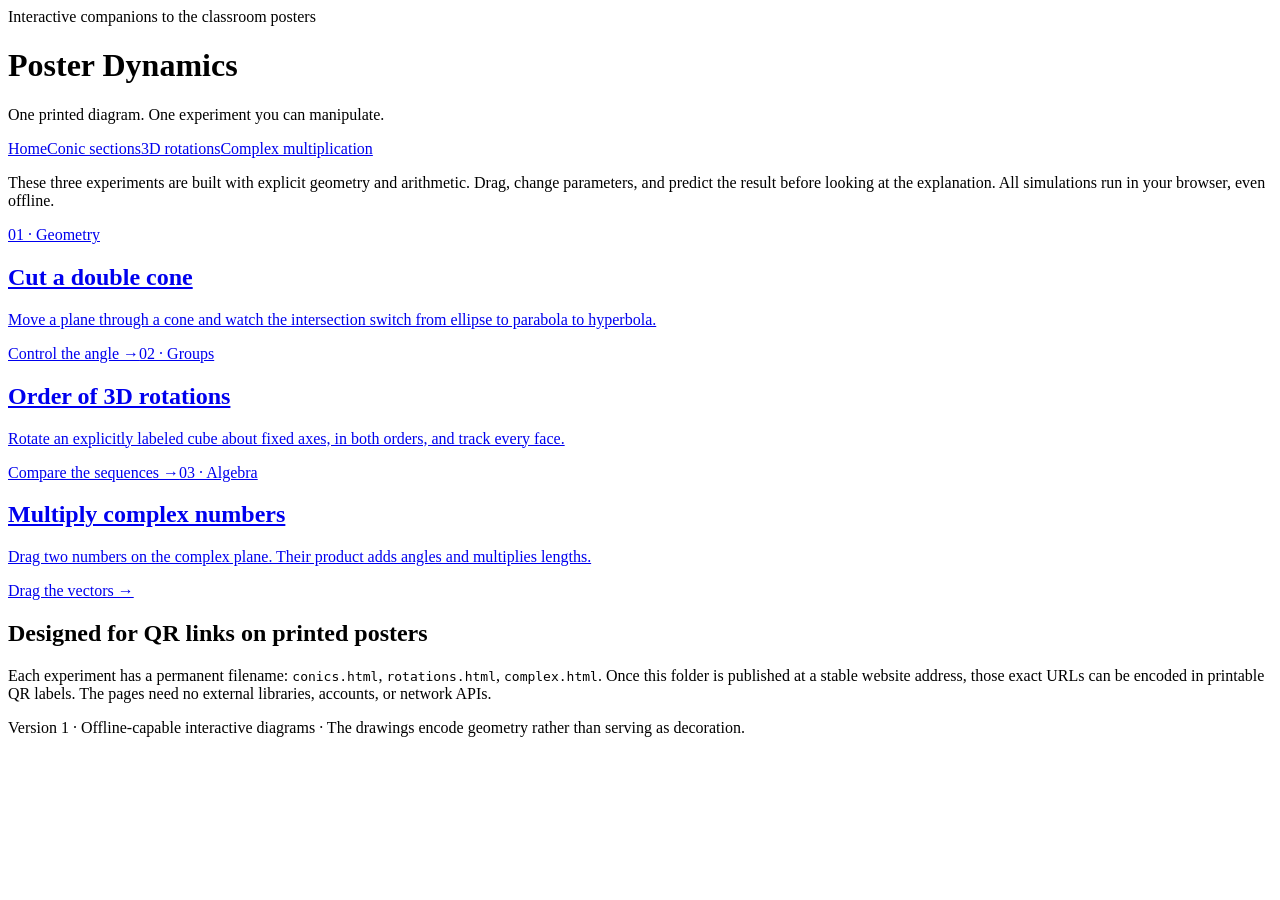
==== index.html @ 0f86a442 "Publish interactive poster page: index.html" ====
<!doctype html><html lang="en"><head><meta charset="utf-8"><meta name="viewport" content="width=device-width, initial-scale=1"><title>Poster Dynamics — Interactive Mathematics</title><link rel="stylesheet" href="assets/style.css"></head><body><header><div class="brand">Interactive companions to the classroom posters</div><h1>Poster Dynamics</h1><p>One printed diagram. One experiment you can manipulate.</p><nav><a aria-current="page" href="index.html">Home</a><a href="conics.html">Conic sections</a><a href="rotations.html">3D rotations</a><a href="complex.html">Complex multiplication</a></nav></header><main><p class="lead">These three experiments are built with explicit geometry and arithmetic. Drag, change parameters, and predict the result before looking at the explanation. All simulations run in your browser, even offline.</p><div class="grid3"><a class="cardlink" href="conics.html"><span class="num">01 · Geometry</span><h2>Cut a double cone</h2><p>Move a plane through a cone and watch the intersection switch from ellipse to parabola to hyperbola.</p><span class="tag">Control the angle →</span></a><a class="cardlink" href="rotations.html"><span class="num">02 · Groups</span><h2>Order of 3D rotations</h2><p>Rotate an explicitly labeled cube about fixed axes, in both orders, and track every face.</p><span class="tag">Compare the sequences →</span></a><a class="cardlink" href="complex.html"><span class="num">03 · Algebra</span><h2>Multiply complex numbers</h2><p>Drag two numbers on the complex plane. Their product adds angles and multiplies lengths.</p><span class="tag">Drag the vectors →</span></a></div><section class="panel panel--quiet" style="margin-top:20px"><h2>Designed for QR links on printed posters</h2><p>Each experiment has a permanent filename: <code>conics.html</code>, <code>rotations.html</code>, <code>complex.html</code>. Once this folder is published at a stable website address, those exact URLs can be encoded in printable QR labels. The pages need no external libraries, accounts, or network APIs.</p></section></main><footer>Version 1 · Offline-capable interactive diagrams · The drawings encode geometry rather than serving as decoration.</footer></body></html>
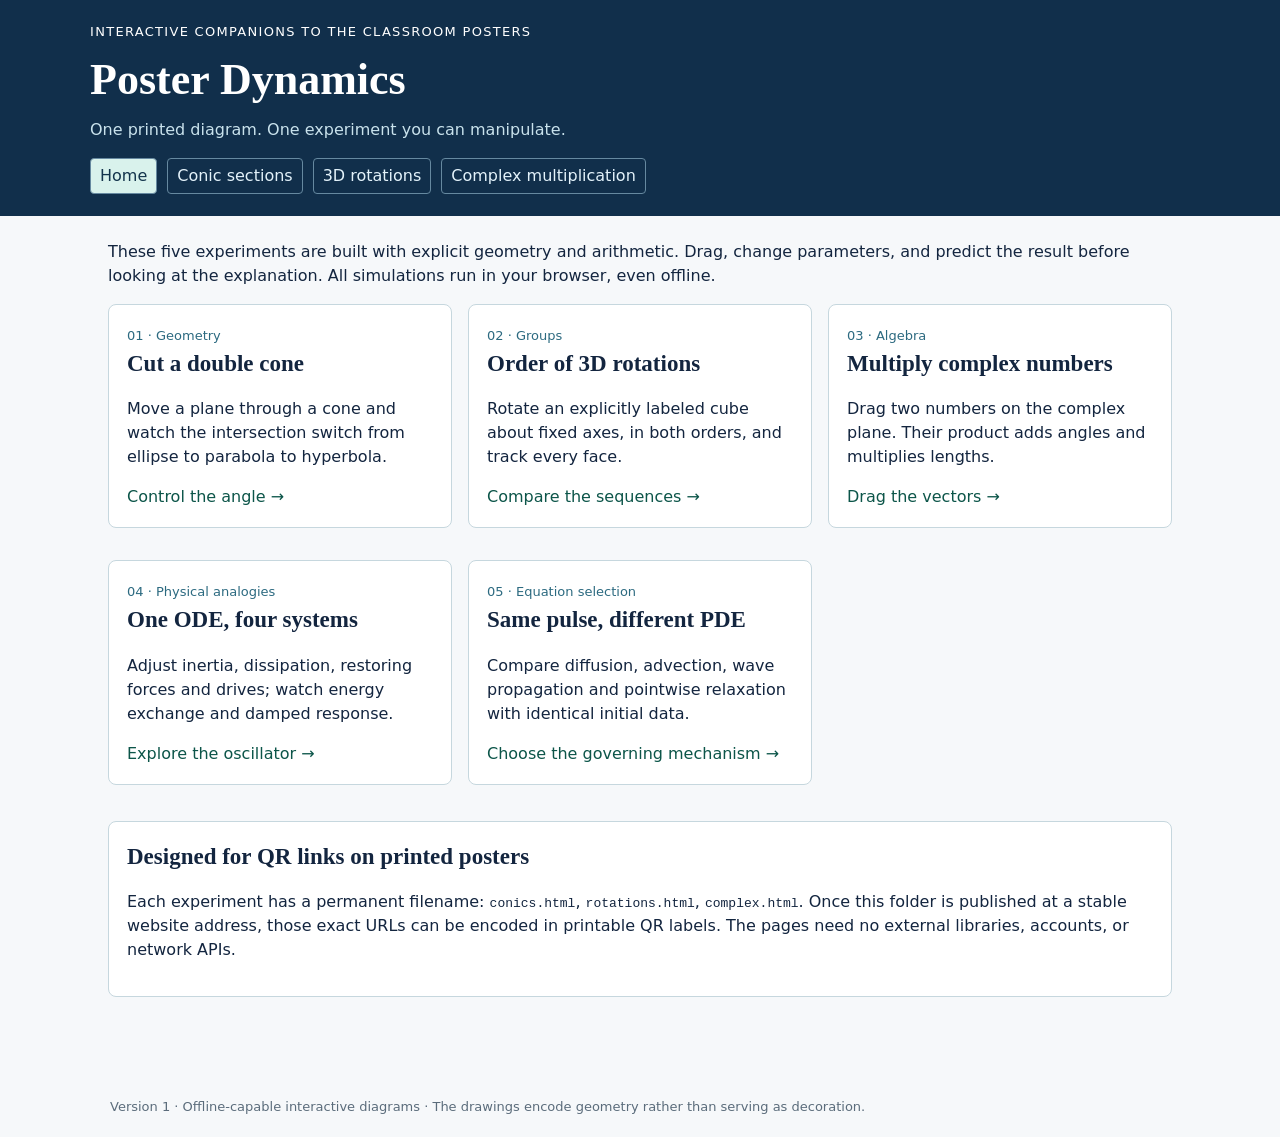
==== commit 1c1e3456: "Link oscillator and PDE ansatz labs from Poster Dynamics homepage" ====
--- a/index.html
+++ b/index.html
@@ -1 +1 @@
-<!doctype html><html lang="en"><head><meta charset="utf-8"><meta name="viewport" content="width=device-width, initial-scale=1"><title>Poster Dynamics — Interactive Mathematics</title><link rel="stylesheet" href="assets/style.css"></head><body><header><div class="brand">Interactive companions to the classroom posters</div><h1>Poster Dynamics</h1><p>One printed diagram. One experiment you can manipulate.</p><nav><a aria-current="page" href="index.html">Home</a><a href="conics.html">Conic sections</a><a href="rotations.html">3D rotations</a><a href="complex.html">Complex multiplication</a></nav></header><main><p class="lead">These three experiments are built with explicit geometry and arithmetic. Drag, change parameters, and predict the result before looking at the explanation. All simulations run in your browser, even offline.</p><div class="grid3"><a class="cardlink" href="conics.html"><span class="num">01 · Geometry</span><h2>Cut a double cone</h2><p>Move a plane through a cone and watch the intersection switch from ellipse to parabola to hyperbola.</p><span class="tag">Control the angle →</span></a><a class="cardlink" href="rotations.html"><span class="num">02 · Groups</span><h2>Order of 3D rotations</h2><p>Rotate an explicitly labeled cube about fixed axes, in both orders, and track every face.</p><span class="tag">Compare the sequences →</span></a><a class="cardlink" href="complex.html"><span class="num">03 · Algebra</span><h2>Multiply complex numbers</h2><p>Drag two numbers on the complex plane. Their product adds angles and multiplies lengths.</p><span class="tag">Drag the vectors →</span></a></div><section class="panel panel--quiet" style="margin-top:20px"><h2>Designed for QR links on printed posters</h2><p>Each experiment has a permanent filename: <code>conics.html</code>, <code>rotations.html</code>, <code>complex.html</code>. Once this folder is published at a stable website address, those exact URLs can be encoded in printable QR labels. The pages need no external libraries, accounts, or network APIs.</p></section></main><footer>Version 1 · Offline-capable interactive diagrams · The drawings encode geometry rather than serving as decoration.</footer></body></html>+<!doctype html><html lang="en"><head><meta charset="utf-8"><meta name="viewport" content="width=device-width, initial-scale=1"><title>Poster Dynamics — Interactive Mathematics</title><link rel="stylesheet" href="assets/style.css"></head><body><header><div class="brand">Interactive companions to the classroom posters</div><h1>Poster Dynamics</h1><p>One printed diagram. One experiment you can manipulate.</p><nav><a aria-current="page" href="index.html">Home</a><a href="conics.html">Conic sections</a><a href="rotations.html">3D rotations</a><a href="complex.html">Complex multiplication</a></nav></header><main><p class="lead">These five experiments are built with explicit geometry and arithmetic. Drag, change parameters, and predict the result before looking at the explanation. All simulations run in your browser, even offline.</p><div class="grid3"><a class="cardlink" href="conics.html"><span class="num">01 · Geometry</span><h2>Cut a double cone</h2><p>Move a plane through a cone and watch the intersection switch from ellipse to parabola to hyperbola.</p><span class="tag">Control the angle →</span></a><a class="cardlink" href="rotations.html"><span class="num">02 · Groups</span><h2>Order of 3D rotations</h2><p>Rotate an explicitly labeled cube about fixed axes, in both orders, and track every face.</p><span class="tag">Compare the sequences →</span></a><a class="cardlink" href="complex.html"><span class="num">03 · Algebra</span><h2>Multiply complex numbers</h2><p>Drag two numbers on the complex plane. Their product adds angles and multiplies lengths.</p><span class="tag">Drag the vectors →</span></a><a class="cardlink" href="oscillators.html"><span class="num">04 · Physical analogies</span><h2>One ODE, four systems</h2><p>Adjust inertia, dissipation, restoring forces and drives; watch energy exchange and damped response.</p><span class="tag">Explore the oscillator →</span></a><a class="cardlink" href="pde-atlas.html"><span class="num">05 · Equation selection</span><h2>Same pulse, different PDE</h2><p>Compare diffusion, advection, wave propagation and pointwise relaxation with identical initial data.</p><span class="tag">Choose the governing mechanism →</span></a></div><section class="panel panel--quiet" style="margin-top:20px"><h2>Designed for QR links on printed posters</h2><p>Each experiment has a permanent filename: <code>conics.html</code>, <code>rotations.html</code>, <code>complex.html</code>. Once this folder is published at a stable website address, those exact URLs can be encoded in printable QR labels. The pages need no external libraries, accounts, or network APIs.</p></section></main><footer>Version 1 · Offline-capable interactive diagrams · The drawings encode geometry rather than serving as decoration.</footer></body></html>
--- a/assets/style.css
+++ b/assets/style.css
@@ -0,0 +1 @@
+:root{font-family:system-ui,sans-serif;color:#13253f;background:#f6f8fa}*{box-sizing:border-box}body{margin:0;line-height:1.5}header{background:#112f4b;color:white;padding:22px max(18px,calc((100vw - 1100px)/2))}header h1{font-family:Georgia,serif;font-size:clamp(28px,4vw,44px);margin:5px 0}header p{margin:4px 0;color:#c9e2ec}.brand{font-size:13px;letter-spacing:.1em;text-transform:uppercase}nav{display:flex;gap:10px;flex-wrap:wrap;margin-top:16px}nav a{color:#e3f2fa;padding:5px 9px;border:1px solid #6689a0;border-radius:4px;text-decoration:none}nav a[aria-current=page]{background:#d9f2ec;color:#13344c}main{max-width:1100px;margin:24px auto;padding:0 18px 40px}.grid{display:grid;grid-template-columns:repeat(2,minmax(0,1fr));gap:16px}.grid3{display:grid;grid-template-columns:repeat(3,minmax(0,1fr));gap:16px}.panel,.cardlink{background:white;padding:18px;border:1px solid #c6d7de;border-radius:8px;margin-bottom:16px}.cardlink{text-decoration:none;color:inherit;display:block}h2{font-family:Georgia,serif;margin:0 0 10px;font-size:23px}.canvaswrap{background:#fbfdff;border:1px solid #dae4eb;border-radius:5px;overflow:hidden}canvas{width:100%;display:block;touch-action:none}.control,.buttons{display:flex;gap:12px;align-items:center;flex-wrap:wrap;margin:12px 0}.control input{flex:1;accent-color:#156184}.buttons button{padding:9px 12px;color:#164663;background:white;border:1px solid #6990a8;border-radius:6px;cursor:pointer;font-weight:600}.readout{padding:12px;background:#edf4f7;border-radius:5px;margin:12px 0}.note{font-size:14px;color:#40566a}.big{font-size:20px;font-weight:bold;color:#074e77}.equation{font-family:Georgia,serif;font-size:20px;background:#f1f5fb;padding:10px;border-radius:5px}.tag{color:#0c5549}.num{font-size:13px;color:#2c6a80}table{border-collapse:collapse;width:100%;font-size:14px}th,td{border:1px solid #d5e2e9;padding:6px}th{background:#edf5f7}footer{max-width:1100px;margin:auto;padding:20px;font-size:13px;color:#5b6c7b}@media(max-width:750px){.grid,.grid3{grid-template-columns:1fr}main{margin:12px auto;padding:0 12px 24px}}
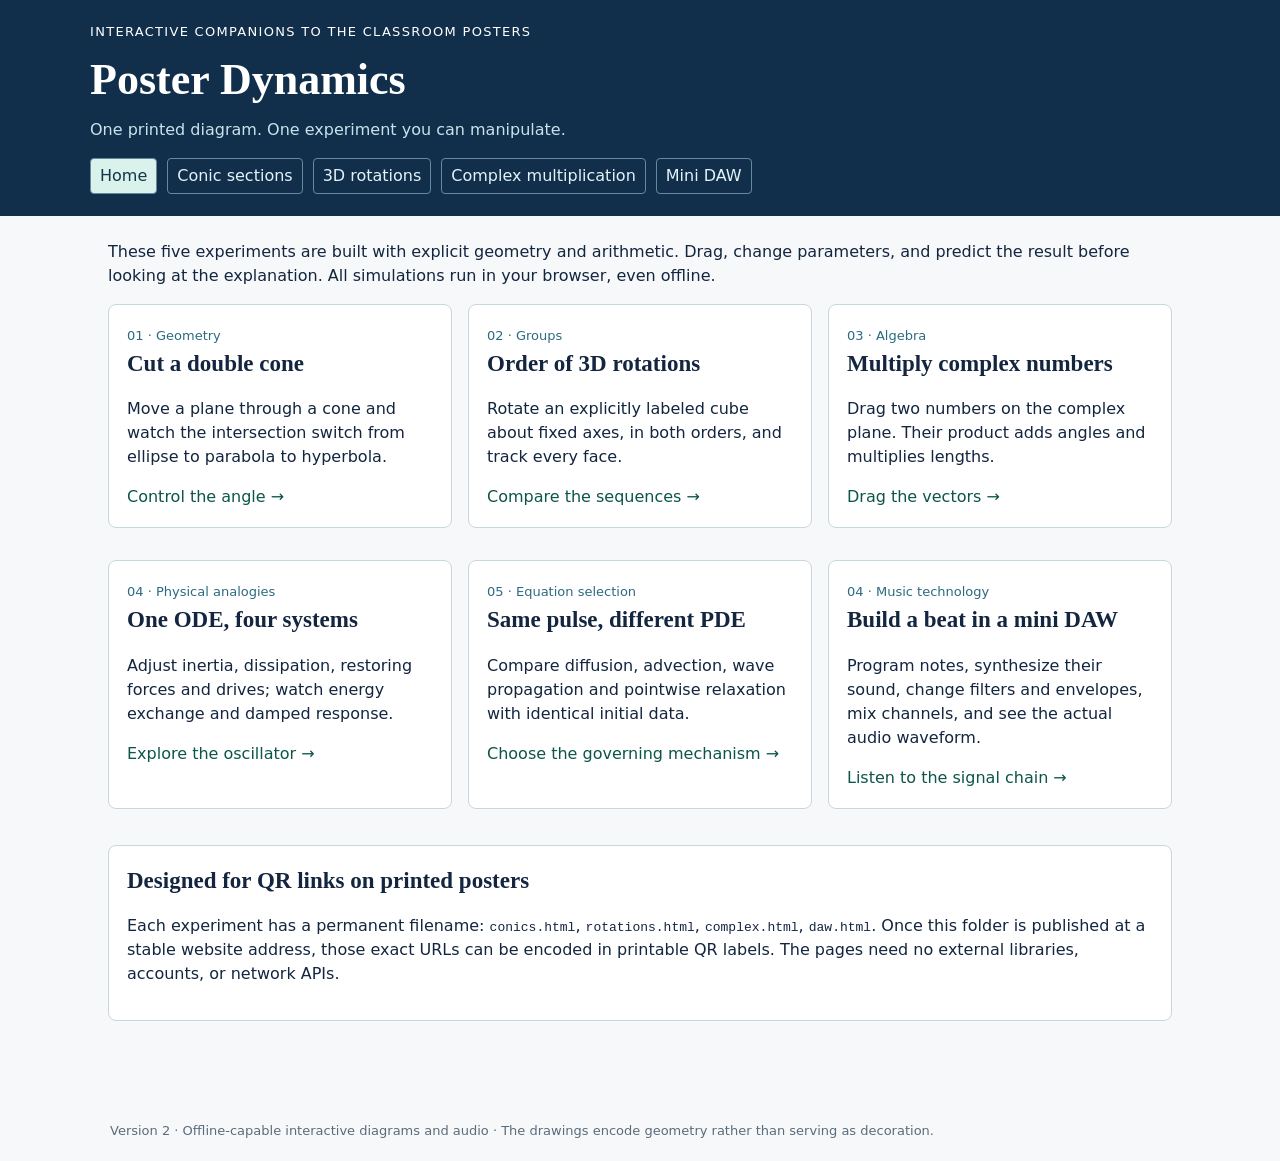
==== commit 7c108a7a: "Link fourth poster companion: interactive mini DAW" ====
--- a/index.html
+++ b/index.html
@@ -1 +1 @@
-<!doctype html><html lang="en"><head><meta charset="utf-8"><meta name="viewport" content="width=device-width, initial-scale=1"><title>Poster Dynamics — Interactive Mathematics</title><link rel="stylesheet" href="assets/style.css"></head><body><header><div class="brand">Interactive companions to the classroom posters</div><h1>Poster Dynamics</h1><p>One printed diagram. One experiment you can manipulate.</p><nav><a aria-current="page" href="index.html">Home</a><a href="conics.html">Conic sections</a><a href="rotations.html">3D rotations</a><a href="complex.html">Complex multiplication</a></nav></header><main><p class="lead">These five experiments are built with explicit geometry and arithmetic. Drag, change parameters, and predict the result before looking at the explanation. All simulations run in your browser, even offline.</p><div class="grid3"><a class="cardlink" href="conics.html"><span class="num">01 · Geometry</span><h2>Cut a double cone</h2><p>Move a plane through a cone and watch the intersection switch from ellipse to parabola to hyperbola.</p><span class="tag">Control the angle →</span></a><a class="cardlink" href="rotations.html"><span class="num">02 · Groups</span><h2>Order of 3D rotations</h2><p>Rotate an explicitly labeled cube about fixed axes, in both orders, and track every face.</p><span class="tag">Compare the sequences →</span></a><a class="cardlink" href="complex.html"><span class="num">03 · Algebra</span><h2>Multiply complex numbers</h2><p>Drag two numbers on the complex plane. Their product adds angles and multiplies lengths.</p><span class="tag">Drag the vectors →</span></a><a class="cardlink" href="oscillators.html"><span class="num">04 · Physical analogies</span><h2>One ODE, four systems</h2><p>Adjust inertia, dissipation, restoring forces and drives; watch energy exchange and damped response.</p><span class="tag">Explore the oscillator →</span></a><a class="cardlink" href="pde-atlas.html"><span class="num">05 · Equation selection</span><h2>Same pulse, different PDE</h2><p>Compare diffusion, advection, wave propagation and pointwise relaxation with identical initial data.</p><span class="tag">Choose the governing mechanism →</span></a></div><section class="panel panel--quiet" style="margin-top:20px"><h2>Designed for QR links on printed posters</h2><p>Each experiment has a permanent filename: <code>conics.html</code>, <code>rotations.html</code>, <code>complex.html</code>. Once this folder is published at a stable website address, those exact URLs can be encoded in printable QR labels. The pages need no external libraries, accounts, or network APIs.</p></section></main><footer>Version 1 · Offline-capable interactive diagrams · The drawings encode geometry rather than serving as decoration.</footer></body></html>+<!doctype html><html lang="en"><head><meta charset="utf-8"><meta name="viewport" content="width=device-width, initial-scale=1"><title>Poster Dynamics — Interactive Science and Music</title><link rel="stylesheet" href="assets/style.css"></head><body><header><div class="brand">Interactive companions to the classroom posters</div><h1>Poster Dynamics</h1><p>One printed diagram. One experiment you can manipulate.</p><nav><a aria-current="page" href="index.html">Home</a><a href="conics.html">Conic sections</a><a href="rotations.html">3D rotations</a><a href="complex.html">Complex multiplication</a><a href="daw.html">Mini DAW</a></nav></header><main><p class="lead">These five experiments are built with explicit geometry and arithmetic. Drag, change parameters, and predict the result before looking at the explanation. All simulations run in your browser, even offline.</p><div class="grid3"><a class="cardlink" href="conics.html"><span class="num">01 · Geometry</span><h2>Cut a double cone</h2><p>Move a plane through a cone and watch the intersection switch from ellipse to parabola to hyperbola.</p><span class="tag">Control the angle →</span></a><a class="cardlink" href="rotations.html"><span class="num">02 · Groups</span><h2>Order of 3D rotations</h2><p>Rotate an explicitly labeled cube about fixed axes, in both orders, and track every face.</p><span class="tag">Compare the sequences →</span></a><a class="cardlink" href="complex.html"><span class="num">03 · Algebra</span><h2>Multiply complex numbers</h2><p>Drag two numbers on the complex plane. Their product adds angles and multiplies lengths.</p><span class="tag">Drag the vectors →</span></a><a class="cardlink" href="oscillators.html"><span class="num">04 · Physical analogies</span><h2>One ODE, four systems</h2><p>Adjust inertia, dissipation, restoring forces and drives; watch energy exchange and damped response.</p><span class="tag">Explore the oscillator →</span></a><a class="cardlink" href="pde-atlas.html"><span class="num">05 · Equation selection</span><h2>Same pulse, different PDE</h2><p>Compare diffusion, advection, wave propagation and pointwise relaxation with identical initial data.</p><span class="tag">Choose the governing mechanism →</span></a><a class="cardlink" href="daw.html"><span class="num">04 · Music technology</span><h2>Build a beat in a mini DAW</h2><p>Program notes, synthesize their sound, change filters and envelopes, mix channels, and see the actual audio waveform.</p><span class="tag">Listen to the signal chain →</span></a></div><section class="panel panel--quiet" style="margin-top:20px"><h2>Designed for QR links on printed posters</h2><p>Each experiment has a permanent filename: <code>conics.html</code>, <code>rotations.html</code>, <code>complex.html</code>, <code>daw.html</code>. Once this folder is published at a stable website address, those exact URLs can be encoded in printable QR labels. The pages need no external libraries, accounts, or network APIs.</p></section></main><footer>Version 2 · Offline-capable interactive diagrams and audio · The drawings encode geometry rather than serving as decoration.</footer></body></html>
